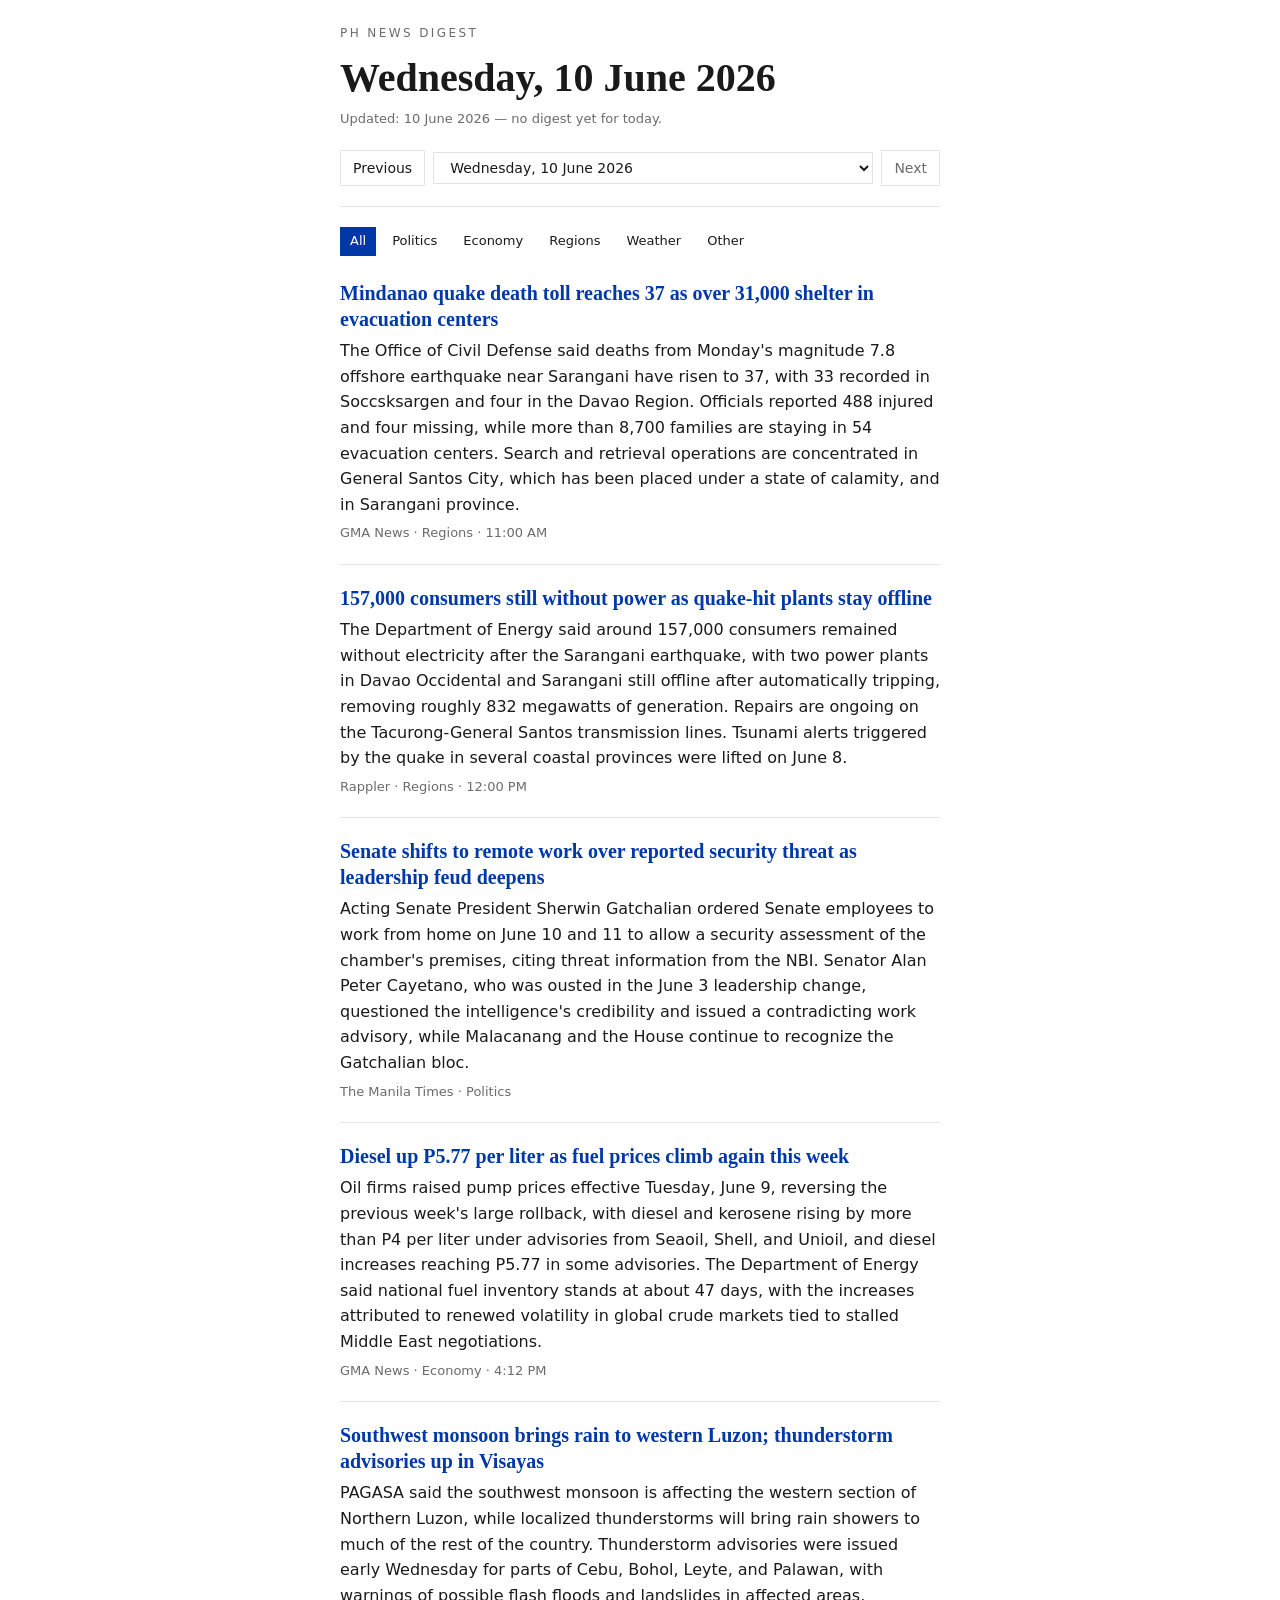
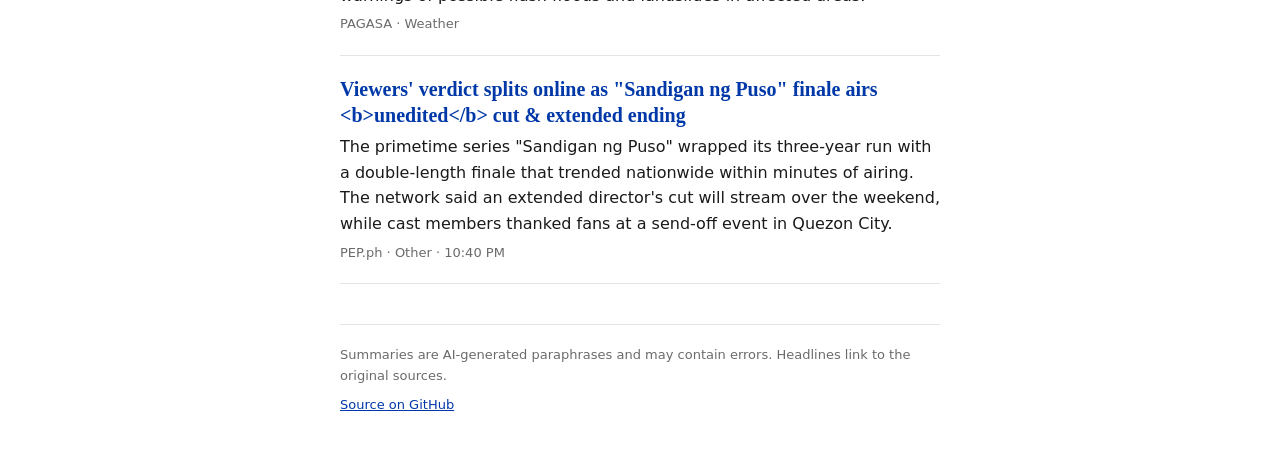
==== index.html @ ae26445f "Build static digest site: renderer, styles, fixtures, daily schema Implements website_spec.md: singl" ====
<!DOCTYPE html>
<html lang="en">
<head>
<meta charset="utf-8">
<meta name="viewport" content="width=device-width, initial-scale=1">
<title>PH News Digest</title>
<meta name="description" content="A daily digest of aggregated Philippine news.">
<link rel="stylesheet" href="style.css">
</head>
<body>
<header>
  <p class="eyebrow">PH News Digest</p>
  <h1 id="masthead-date">Loading…</h1>
  <p id="updated" class="updated"></p>
  <nav class="date-nav" aria-label="Digest date">
    <button id="prev-day" type="button" disabled>Previous</button>
    <select id="date-select" aria-label="Choose digest date" disabled></select>
    <button id="next-day" type="button" disabled>Next</button>
  </nav>
</header>
<main id="main">
  <p id="notice" class="notice" hidden></p>
  <div id="filters" class="filters" role="group" aria-label="Filter stories by category"></div>
  <section id="stories" class="stories" aria-label="Stories">
    <p class="muted">Loading…</p>
  </section>
</main>
<p id="live-region" class="visually-hidden" aria-live="polite"></p>
<footer>
  <p>Summaries are AI-generated paraphrases and may contain errors. Headlines link to the original sources.</p>
  <p><a href="https://github.com/tyrone890123/ph-news">Source on GitHub</a></p>
</footer>
<script src="app.js"></script>
</body>
</html>
---- style.css ----
:root {
  --bg:        #FFFFFF;
  --ink:       #1A1A1A;
  --ink-soft:  #6B6B6B;
  --accent:    #0038A8;
  --accent-ink:#FFFFFF;
  --rule:      #E5E5E5;
  --max-width: 40rem;
}

@media (prefers-color-scheme: dark) {
  :root {
    --bg:        #121212;
    --ink:       #EDEDED;
    /* lightened from #6B6B6B so meta text keeps >=4.5:1 on the dark bg */
    --ink-soft:  #A3A3A3;
    --accent:    #7AA2E8;
    /* dark text on the lightened accent keeps the active filter >=4.5:1 */
    --accent-ink:#121212;
    --rule:      #2C2C2C;
  }
}

* { box-sizing: border-box; }

body {
  margin: 0 auto;
  padding: 1.5rem 1.25rem 3rem;
  max-width: var(--max-width);
  background: var(--bg);
  color: var(--ink);
  font-family: system-ui, -apple-system, sans-serif;
  font-size: 1rem;
  line-height: 1.6;
}

a { color: var(--accent); }

:focus-visible {
  outline: 2px solid var(--accent);
  outline-offset: 2px;
}

.eyebrow {
  margin: 0 0 0.75rem;
  font-size: 0.75rem;
  font-weight: 500;
  letter-spacing: 0.2em;
  text-transform: uppercase;
  color: var(--ink-soft);
}

h1 {
  margin: 0 0 0.5rem;
  font-family: ui-serif, Georgia, serif;
  font-size: 2.5rem;
  font-weight: 700;
  line-height: 1.15;
}

.updated {
  margin: 0 0 1.25rem;
  font-size: 0.8125rem;
  color: var(--ink-soft);
}

.date-nav {
  display: flex;
  align-items: center;
  gap: 0.5rem;
  padding-bottom: 1.25rem;
  border-bottom: 1px solid var(--rule);
}

.date-nav button,
.date-nav select {
  font: inherit;
  font-size: 0.875rem;
  color: var(--ink);
  background: var(--bg);
  border: 1px solid var(--rule);
  border-radius: 0;
  padding: 0.375rem 0.75rem;
  cursor: pointer;
}

.date-nav select {
  flex: 1;
  min-width: 0;
}

.date-nav button:disabled {
  color: var(--ink-soft);
  cursor: default;
}

.notice {
  margin: 1rem 0 0;
  font-size: 0.875rem;
  color: var(--ink-soft);
}

.filters {
  display: flex;
  flex-wrap: wrap;
  gap: 0.25rem 0.375rem;
  margin: 1.25rem 0 0.25rem;
}

.filters:empty { margin: 0; }

.filter-btn {
  font: inherit;
  font-size: 0.8125rem;
  color: var(--ink);
  background: none;
  border: none;
  border-radius: 0;
  padding: 0.25rem 0.625rem;
  cursor: pointer;
}

.filter-btn[aria-pressed="true"] {
  background: var(--accent);
  color: var(--accent-ink);
}

.story {
  padding: 1.25rem 0;
  border-bottom: 1px solid var(--rule);
}

.story-headline {
  margin: 0 0 0.375rem;
  font-family: ui-serif, Georgia, serif;
  font-size: 1.25rem;
  font-weight: 650;
  line-height: 1.3;
}

.story-headline a {
  color: var(--accent);
  text-decoration: none;
}

.story-headline a:hover,
.story-headline a:focus-visible {
  text-decoration: underline;
}

.story-summary {
  margin: 0 0 0.375rem;
}

.story-meta {
  margin: 0;
  font-size: 0.8125rem;
  color: var(--ink-soft);
}

.muted {
  margin: 1.25rem 0;
  color: var(--ink-soft);
}

footer {
  margin-top: 2.5rem;
  padding-top: 1.25rem;
  border-top: 1px solid var(--rule);
  font-size: 0.8125rem;
  color: var(--ink-soft);
}

footer p { margin: 0 0 0.5rem; }

.visually-hidden {
  position: absolute;
  width: 1px;
  height: 1px;
  margin: -1px;
  padding: 0;
  border: 0;
  overflow: hidden;
  clip: rect(0 0 0 0);
  white-space: nowrap;
}

@media (prefers-reduced-motion: no-preference) {
  .day-enter { animation: day-fade 150ms ease-out; }
}

@keyframes day-fade {
  from { opacity: 0; }
}
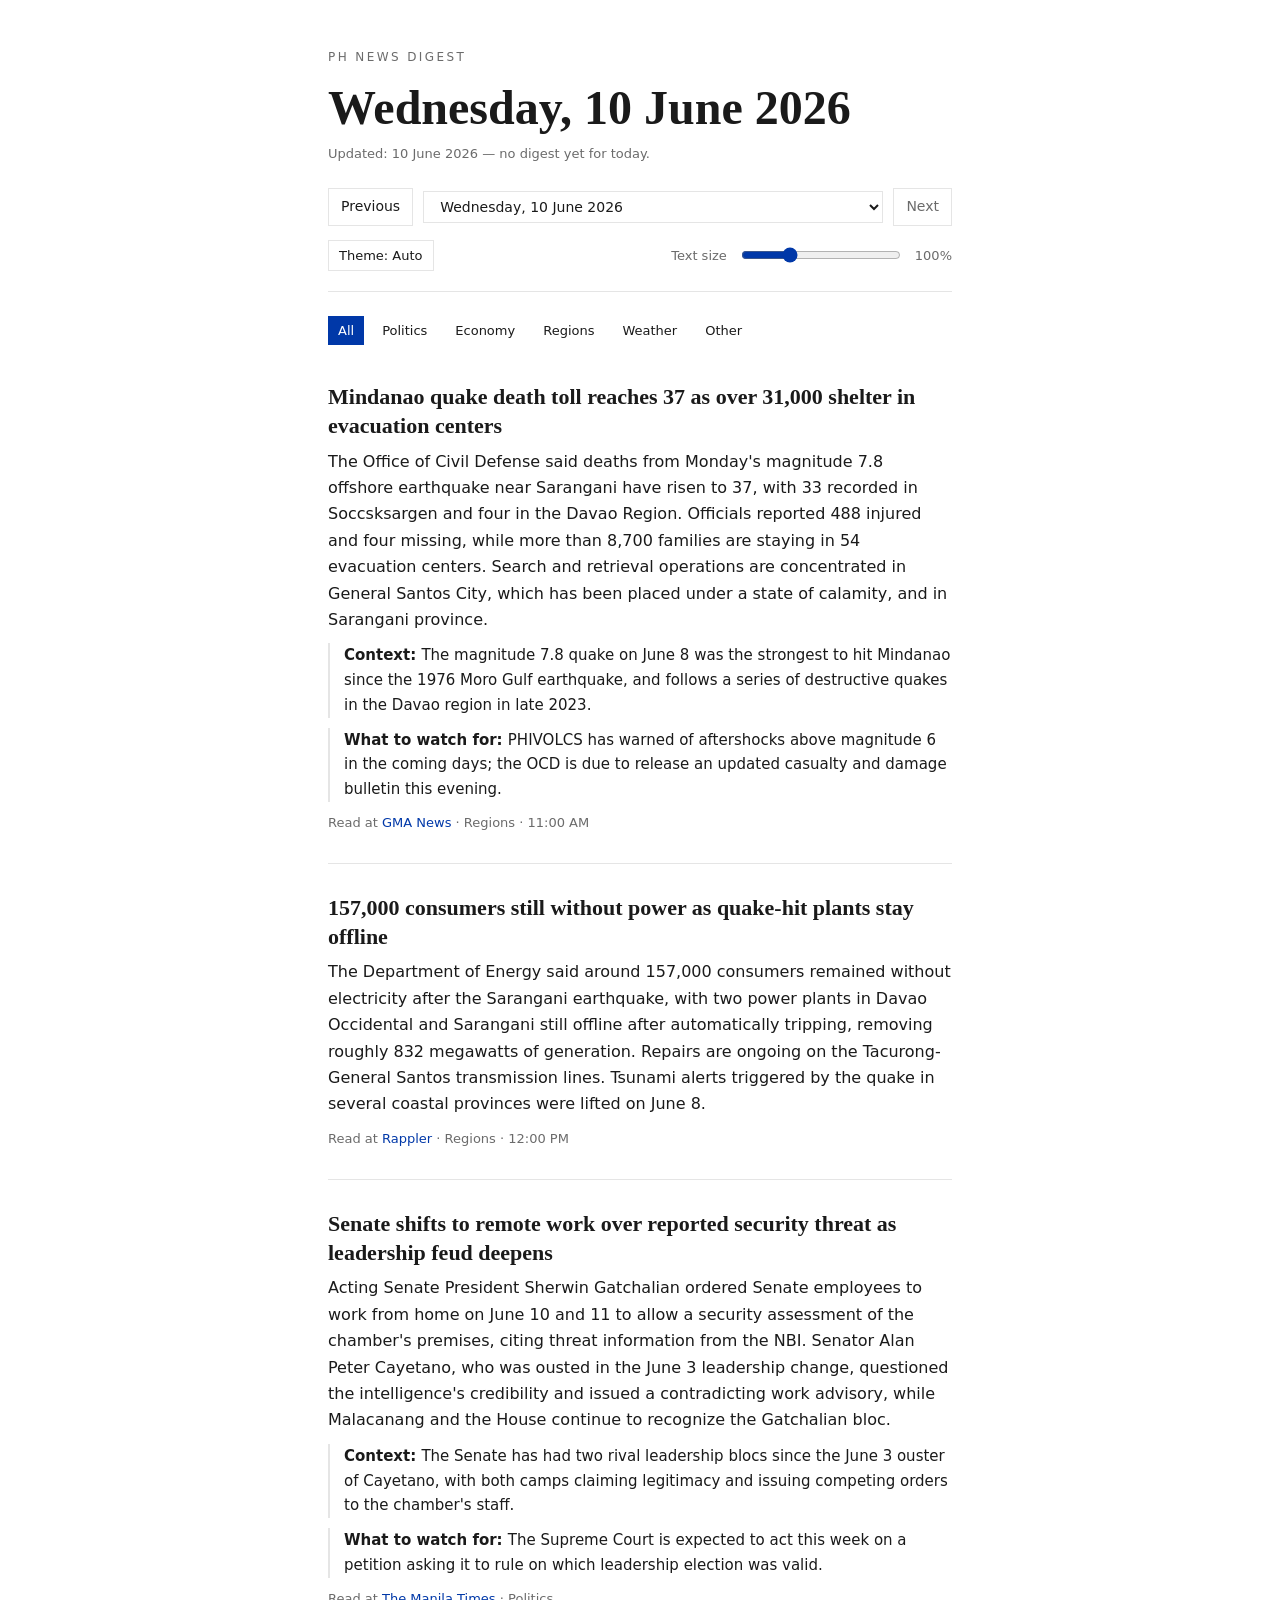
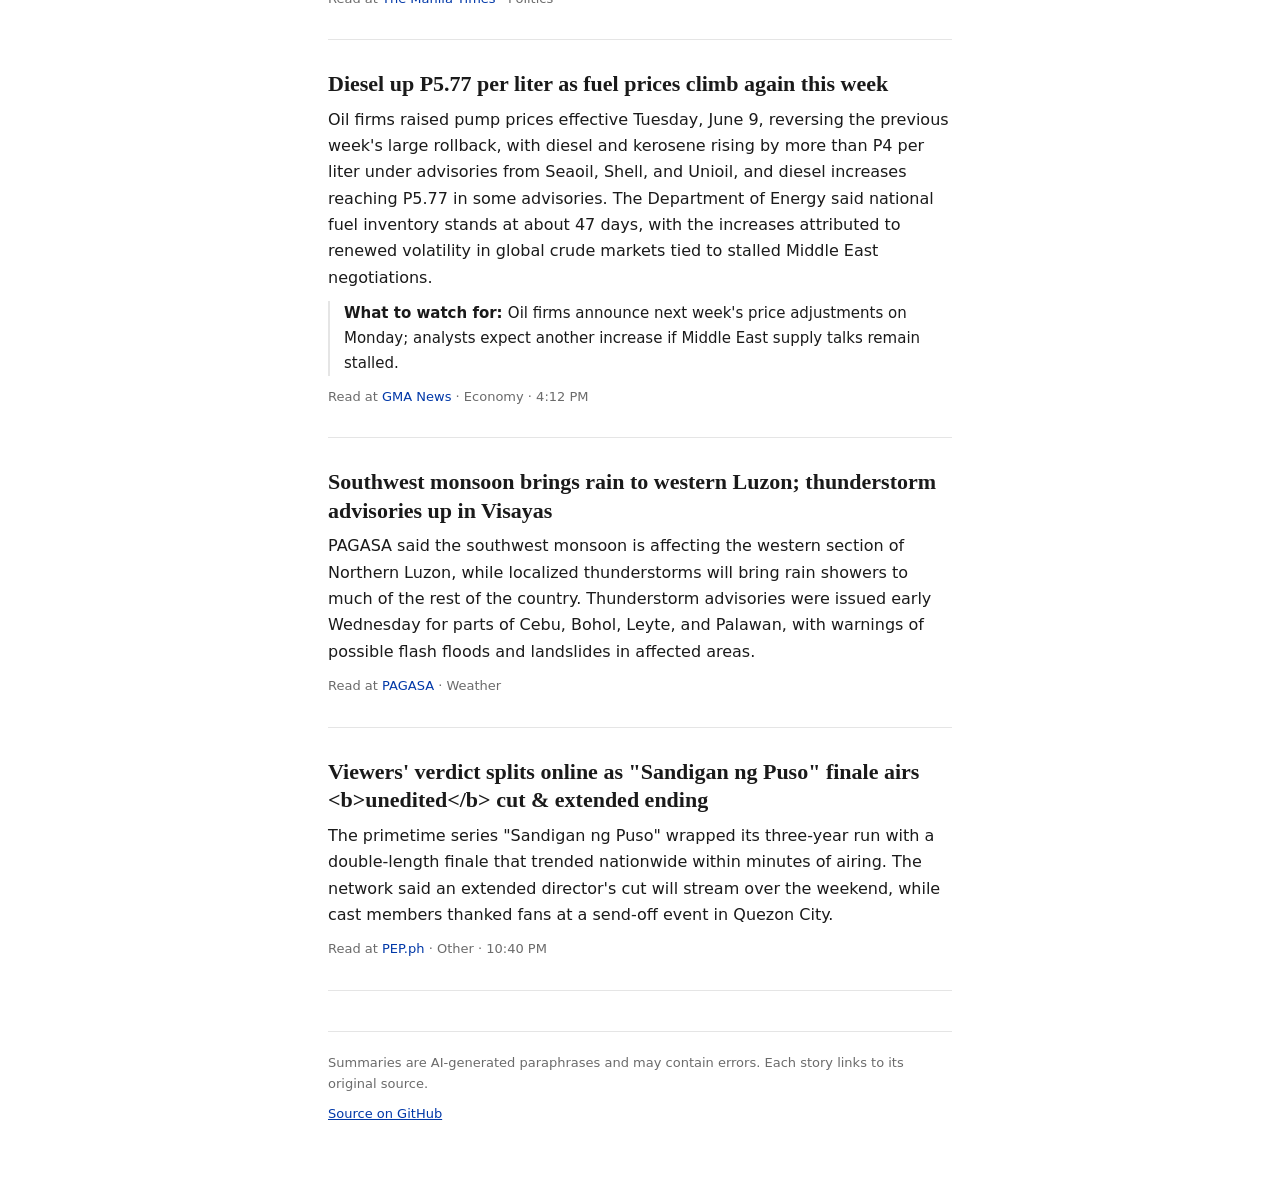
==== commit 9b1d43c1: "Add README, display preferences, story context sections, roomier layout - README documenting archite" ====
--- a/index.html
+++ b/index.html
@@ -5,6 +5,15 @@
 <meta name="viewport" content="width=device-width, initial-scale=1">
 <title>PH News Digest</title>
 <meta name="description" content="A daily digest of aggregated Philippine news.">
+<script>
+/* Apply stored display preferences before first paint to avoid a flash. */
+try {
+  var t = localStorage.getItem("ph-news-theme");
+  if (t === "light" || t === "dark") document.documentElement.dataset.theme = t;
+  var s = parseInt(localStorage.getItem("ph-news-textsize"), 10);
+  if (s >= 80 && s <= 150 && s !== 100) document.documentElement.style.fontSize = s + "%";
+} catch (e) {}
+</script>
 <link rel="stylesheet" href="style.css">
 </head>
 <body>
@@ -17,6 +26,12 @@
     <select id="date-select" aria-label="Choose digest date" disabled></select>
     <button id="next-day" type="button" disabled>Next</button>
   </nav>
+  <div class="prefs">
+    <button id="theme-toggle" type="button">Theme: Auto</button>
+    <label class="prefs-label" for="text-size">Text size</label>
+    <input id="text-size" type="range" min="80" max="150" step="5" value="100">
+    <output id="text-size-value" for="text-size">100%</output>
+  </div>
 </header>
 <main id="main">
   <p id="notice" class="notice" hidden></p>
@@ -27,7 +42,7 @@
 </main>
 <p id="live-region" class="visually-hidden" aria-live="polite"></p>
 <footer>
-  <p>Summaries are AI-generated paraphrases and may contain errors. Headlines link to the original sources.</p>
+  <p>Summaries are AI-generated paraphrases and may contain errors. Each story links to its original source.</p>
   <p><a href="https://github.com/tyrone890123/ph-news">Source on GitHub</a></p>
 </footer>
 <script src="app.js"></script>
--- a/style.css
+++ b/style.css
@@ -5,19 +5,32 @@
   --accent:    #0038A8;
   --accent-ink:#FFFFFF;
   --rule:      #E5E5E5;
-  --max-width: 40rem;
+  --max-width: 44rem;
+  color-scheme: light;
+}
+
+/* Dark tokens twice: once for the explicit toggle, once for system preference
+   when the toggle is on Auto. --ink-soft is lightened and the active-filter
+   text darkened to keep >=4.5:1 contrast on the dark bg. */
+:root[data-theme="dark"] {
+  --bg:        #121212;
+  --ink:       #EDEDED;
+  --ink-soft:  #A3A3A3;
+  --accent:    #7AA2E8;
+  --accent-ink:#121212;
+  --rule:      #2C2C2C;
+  color-scheme: dark;
 }
 
 @media (prefers-color-scheme: dark) {
-  :root {
+  :root:not([data-theme="light"]) {
     --bg:        #121212;
     --ink:       #EDEDED;
-    /* lightened from #6B6B6B so meta text keeps >=4.5:1 on the dark bg */
     --ink-soft:  #A3A3A3;
     --accent:    #7AA2E8;
-    /* dark text on the lightened accent keeps the active filter >=4.5:1 */
     --accent-ink:#121212;
     --rule:      #2C2C2C;
+    color-scheme: dark;
   }
 }
 
@@ -25,13 +38,13 @@
 
 body {
   margin: 0 auto;
-  padding: 1.5rem 1.25rem 3rem;
+  padding: clamp(1.5rem, 4vw, 3rem) clamp(1.25rem, 5vw, 2.5rem) 3rem;
   max-width: var(--max-width);
   background: var(--bg);
   color: var(--ink);
   font-family: system-ui, -apple-system, sans-serif;
   font-size: 1rem;
-  line-height: 1.6;
+  line-height: 1.65;
 }
 
 a { color: var(--accent); }
@@ -53,13 +66,13 @@
 h1 {
   margin: 0 0 0.5rem;
   font-family: ui-serif, Georgia, serif;
-  font-size: 2.5rem;
+  font-size: clamp(2.25rem, 6vw, 3rem);
   font-weight: 700;
   line-height: 1.15;
 }
 
 .updated {
-  margin: 0 0 1.25rem;
+  margin: 0 0 1.5rem;
   font-size: 0.8125rem;
   color: var(--ink-soft);
 }
@@ -67,13 +80,13 @@
 .date-nav {
   display: flex;
   align-items: center;
-  gap: 0.5rem;
-  padding-bottom: 1.25rem;
-  border-bottom: 1px solid var(--rule);
+  gap: 0.625rem;
+  padding-bottom: 0.875rem;
 }
 
 .date-nav button,
-.date-nav select {
+.date-nav select,
+.prefs button {
   font: inherit;
   font-size: 0.875rem;
   color: var(--ink);
@@ -94,6 +107,32 @@
   cursor: default;
 }
 
+.prefs {
+  display: flex;
+  flex-wrap: wrap;
+  align-items: center;
+  gap: 0.5rem 0.75rem;
+  padding-bottom: 1.25rem;
+  border-bottom: 1px solid var(--rule);
+  font-size: 0.8125rem;
+  color: var(--ink-soft);
+}
+
+.prefs button {
+  font-size: 0.8125rem;
+  padding: 0.25rem 0.625rem;
+}
+
+.prefs-label { margin-left: auto; }
+
+.prefs input[type="range"] {
+  flex: 0 1 10rem;
+  min-width: 6rem;
+  accent-color: var(--accent);
+}
+
+.prefs output { min-width: 3ch; }
+
 .notice {
   margin: 1rem 0 0;
   font-size: 0.875rem;
@@ -103,8 +142,8 @@
 .filters {
   display: flex;
   flex-wrap: wrap;
-  gap: 0.25rem 0.375rem;
-  margin: 1.25rem 0 0.25rem;
+  gap: 0.375rem 0.5rem;
+  margin: 1.5rem 0 0.5rem;
 }
 
 .filters:empty { margin: 0; }
@@ -126,36 +165,46 @@
 }
 
 .story {
-  padding: 1.25rem 0;
+  padding: clamp(1.25rem, 3vw, 1.875rem) 0;
   border-bottom: 1px solid var(--rule);
 }
 
 .story-headline {
-  margin: 0 0 0.375rem;
+  margin: 0 0 0.5rem;
   font-family: ui-serif, Georgia, serif;
-  font-size: 1.25rem;
+  font-size: clamp(1.25rem, 2.5vw, 1.375rem);
   font-weight: 650;
   line-height: 1.3;
 }
 
-.story-headline a {
+.story-summary {
+  margin: 0 0 0.625rem;
+}
+
+.story-extra {
+  margin: 0 0 0.625rem;
+  padding-left: 0.875rem;
+  border-left: 2px solid var(--rule);
+  font-size: 0.9375rem;
+}
+
+.story-extra strong { font-weight: 600; }
+
+.story-footer {
+  margin: 0;
+  font-size: 0.8125rem;
+  color: var(--ink-soft);
+}
+
+.story-footer a {
   color: var(--accent);
   text-decoration: none;
-}
-
-.story-headline a:hover,
-.story-headline a:focus-visible {
+  font-weight: 500;
+}
+
+.story-footer a:hover,
+.story-footer a:focus-visible {
   text-decoration: underline;
-}
-
-.story-summary {
-  margin: 0 0 0.375rem;
-}
-
-.story-meta {
-  margin: 0;
-  font-size: 0.8125rem;
-  color: var(--ink-soft);
 }
 
 .muted {
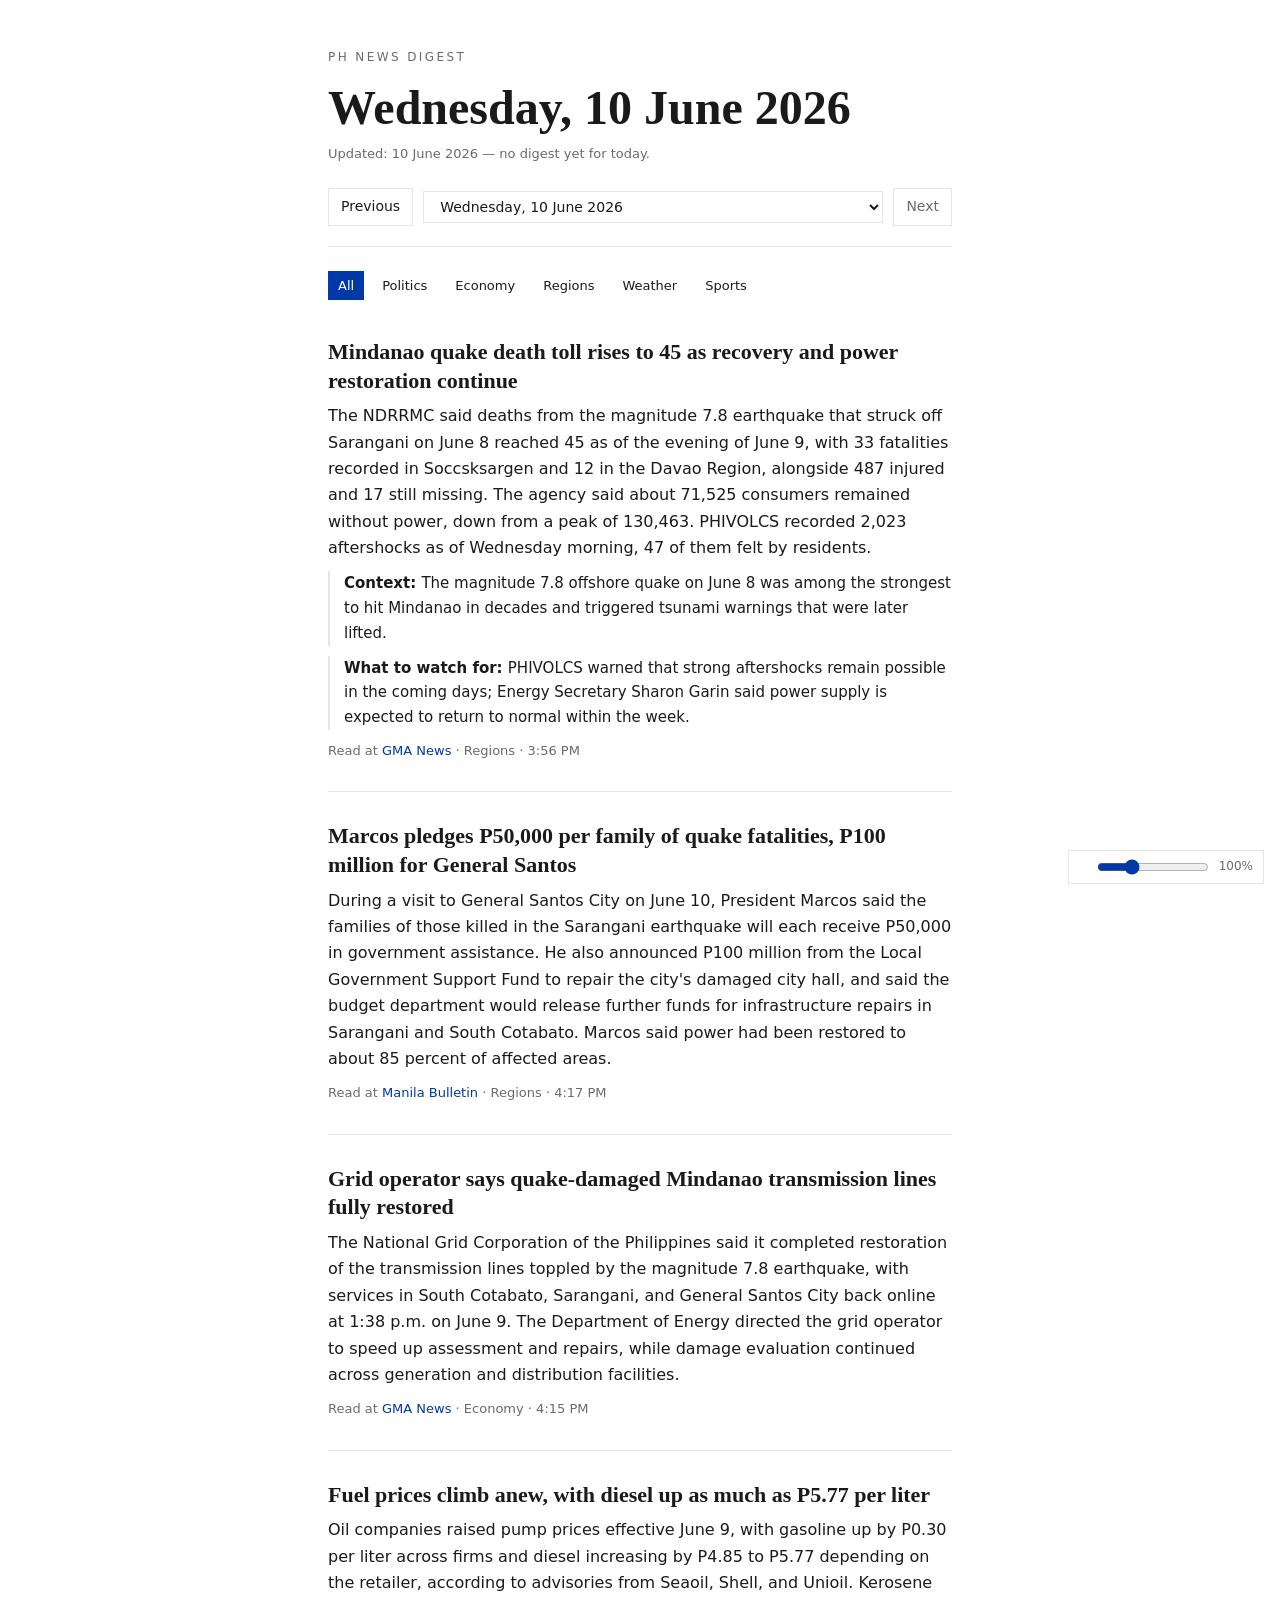
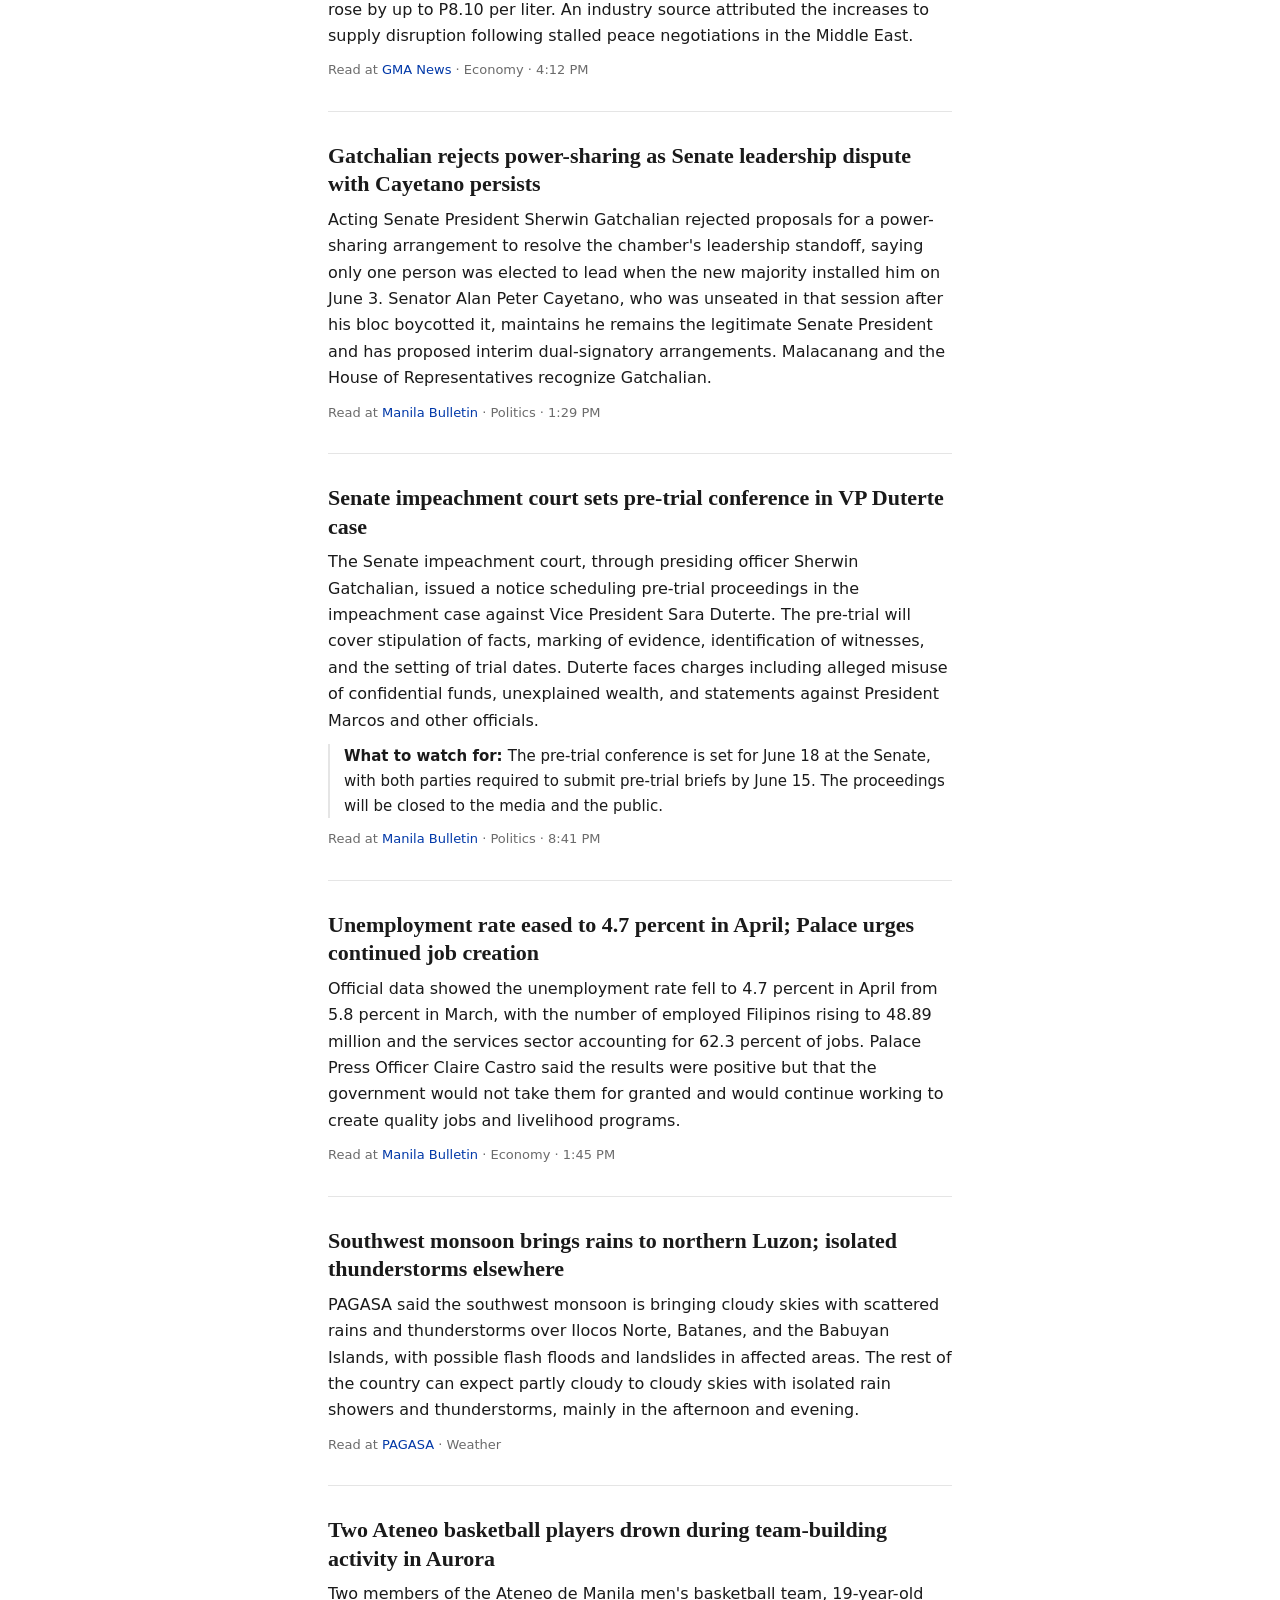
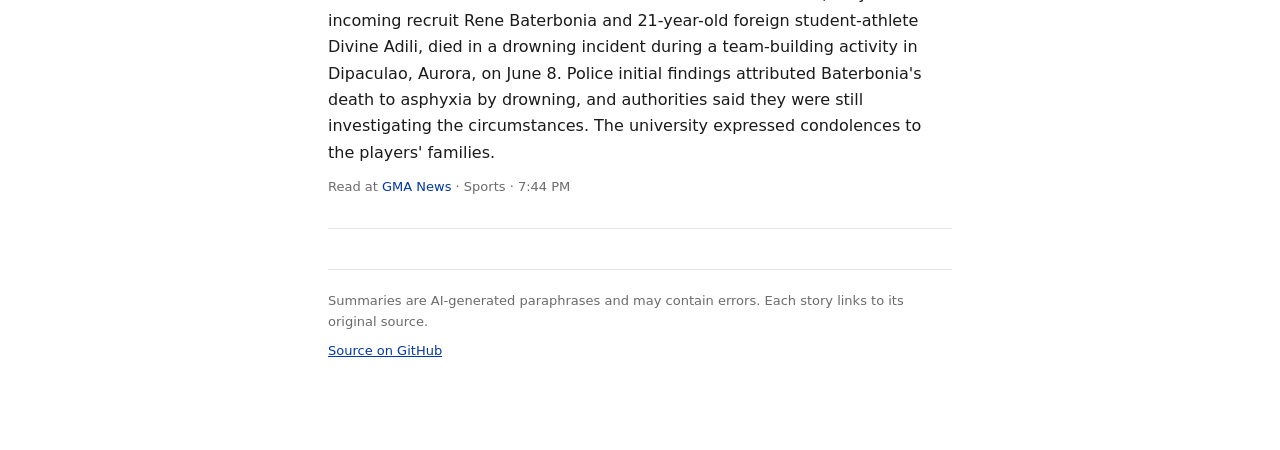
==== commit c600fd74: "Anchor display controls in a floating bottom-right bar Replaces the header preferences row with a co" ====
--- a/index.html
+++ b/index.html
@@ -26,12 +26,6 @@
     <select id="date-select" aria-label="Choose digest date" disabled></select>
     <button id="next-day" type="button" disabled>Next</button>
   </nav>
-  <div class="prefs">
-    <button id="theme-toggle" type="button">Theme: Auto</button>
-    <label class="prefs-label" for="text-size">Text size</label>
-    <input id="text-size" type="range" min="80" max="150" step="5" value="100">
-    <output id="text-size-value" for="text-size">100%</output>
-  </div>
 </header>
 <main id="main">
   <p id="notice" class="notice" hidden></p>
@@ -45,6 +39,16 @@
   <p>Summaries are AI-generated paraphrases and may contain errors. Each story links to its original source.</p>
   <p><a href="https://github.com/tyrone890123/ph-news">Source on GitHub</a></p>
 </footer>
+<aside class="display-prefs" aria-label="Display settings">
+  <button id="theme-toggle" type="button" aria-label="Theme: Auto" title="Theme: Auto">
+    <svg class="icon icon-auto" viewBox="0 0 24 24" width="16" height="16" aria-hidden="true"><circle cx="12" cy="12" r="9" fill="none" stroke="currentColor" stroke-width="2"/><path d="M12 3a9 9 0 0 1 0 18z" fill="currentColor"/></svg>
+    <svg class="icon icon-sun" viewBox="0 0 24 24" width="16" height="16" aria-hidden="true" fill="none" stroke="currentColor" stroke-width="2" stroke-linecap="round"><circle cx="12" cy="12" r="4"/><path d="M12 2v3M12 19v3M2 12h3M19 12h3M4.2 4.2l2.1 2.1M17.7 17.7l2.1 2.1M19.8 4.2l-2.1 2.1M6.3 17.7l-2.1 2.1"/></svg>
+    <svg class="icon icon-moon" viewBox="0 0 24 24" width="16" height="16" aria-hidden="true" fill="currentColor"><path d="M21 12.8A9 9 0 1 1 11.2 3a7 7 0 0 0 9.8 9.8z"/></svg>
+  </button>
+  <label class="visually-hidden" for="text-size">Text size</label>
+  <input id="text-size" type="range" min="80" max="150" step="5" value="100">
+  <output id="text-size-value" for="text-size">100%</output>
+</aside>
 <script src="app.js"></script>
 </body>
 </html>
--- a/style.css
+++ b/style.css
@@ -38,7 +38,8 @@
 
 body {
   margin: 0 auto;
-  padding: clamp(1.5rem, 4vw, 3rem) clamp(1.25rem, 5vw, 2.5rem) 3rem;
+  /* extra bottom padding keeps the floating prefs bar off the footer text */
+  padding: clamp(1.5rem, 4vw, 3rem) clamp(1.25rem, 5vw, 2.5rem) 5rem;
   max-width: var(--max-width);
   background: var(--bg);
   color: var(--ink);
@@ -81,12 +82,12 @@
   display: flex;
   align-items: center;
   gap: 0.625rem;
-  padding-bottom: 0.875rem;
+  padding-bottom: 1.25rem;
+  border-bottom: 1px solid var(--rule);
 }
 
 .date-nav button,
-.date-nav select,
-.prefs button {
+.date-nav select {
   font: inherit;
   font-size: 0.875rem;
   color: var(--ink);
@@ -107,31 +108,45 @@
   cursor: default;
 }
 
-.prefs {
-  display: flex;
-  flex-wrap: wrap;
+/* Floating display-settings bar, anchored bottom-right like a docs zoom control. */
+.display-prefs {
+  position: fixed;
+  right: 1rem;
+  bottom: 1rem;
+  display: flex;
   align-items: center;
-  gap: 0.5rem 0.75rem;
-  padding-bottom: 1.25rem;
-  border-bottom: 1px solid var(--rule);
-  font-size: 0.8125rem;
-  color: var(--ink-soft);
-}
-
-.prefs button {
-  font-size: 0.8125rem;
-  padding: 0.25rem 0.625rem;
-}
-
-.prefs-label { margin-left: auto; }
-
-.prefs input[type="range"] {
-  flex: 0 1 10rem;
-  min-width: 6rem;
+  gap: 0.5rem;
+  padding: 0.375rem 0.625rem;
+  background: var(--bg);
+  border: 1px solid var(--rule);
+  font-size: 0.75rem;
+  color: var(--ink-soft);
+}
+
+.display-prefs button {
+  display: flex;
+  align-items: center;
+  font: inherit;
+  color: var(--ink);
+  background: none;
+  border: none;
+  padding: 0.25rem;
+  cursor: pointer;
+}
+
+.display-prefs .icon { display: none; }
+.icon-auto { display: block; }
+:root[data-theme="light"] .icon-auto,
+:root[data-theme="dark"] .icon-auto { display: none; }
+:root[data-theme="light"] .icon-sun { display: block; }
+:root[data-theme="dark"] .icon-moon { display: block; }
+
+.display-prefs input[type="range"] {
+  width: 7rem;
   accent-color: var(--accent);
 }
 
-.prefs output { min-width: 3ch; }
+.display-prefs output { min-width: 3ch; text-align: right; }
 
 .notice {
   margin: 1rem 0 0;
